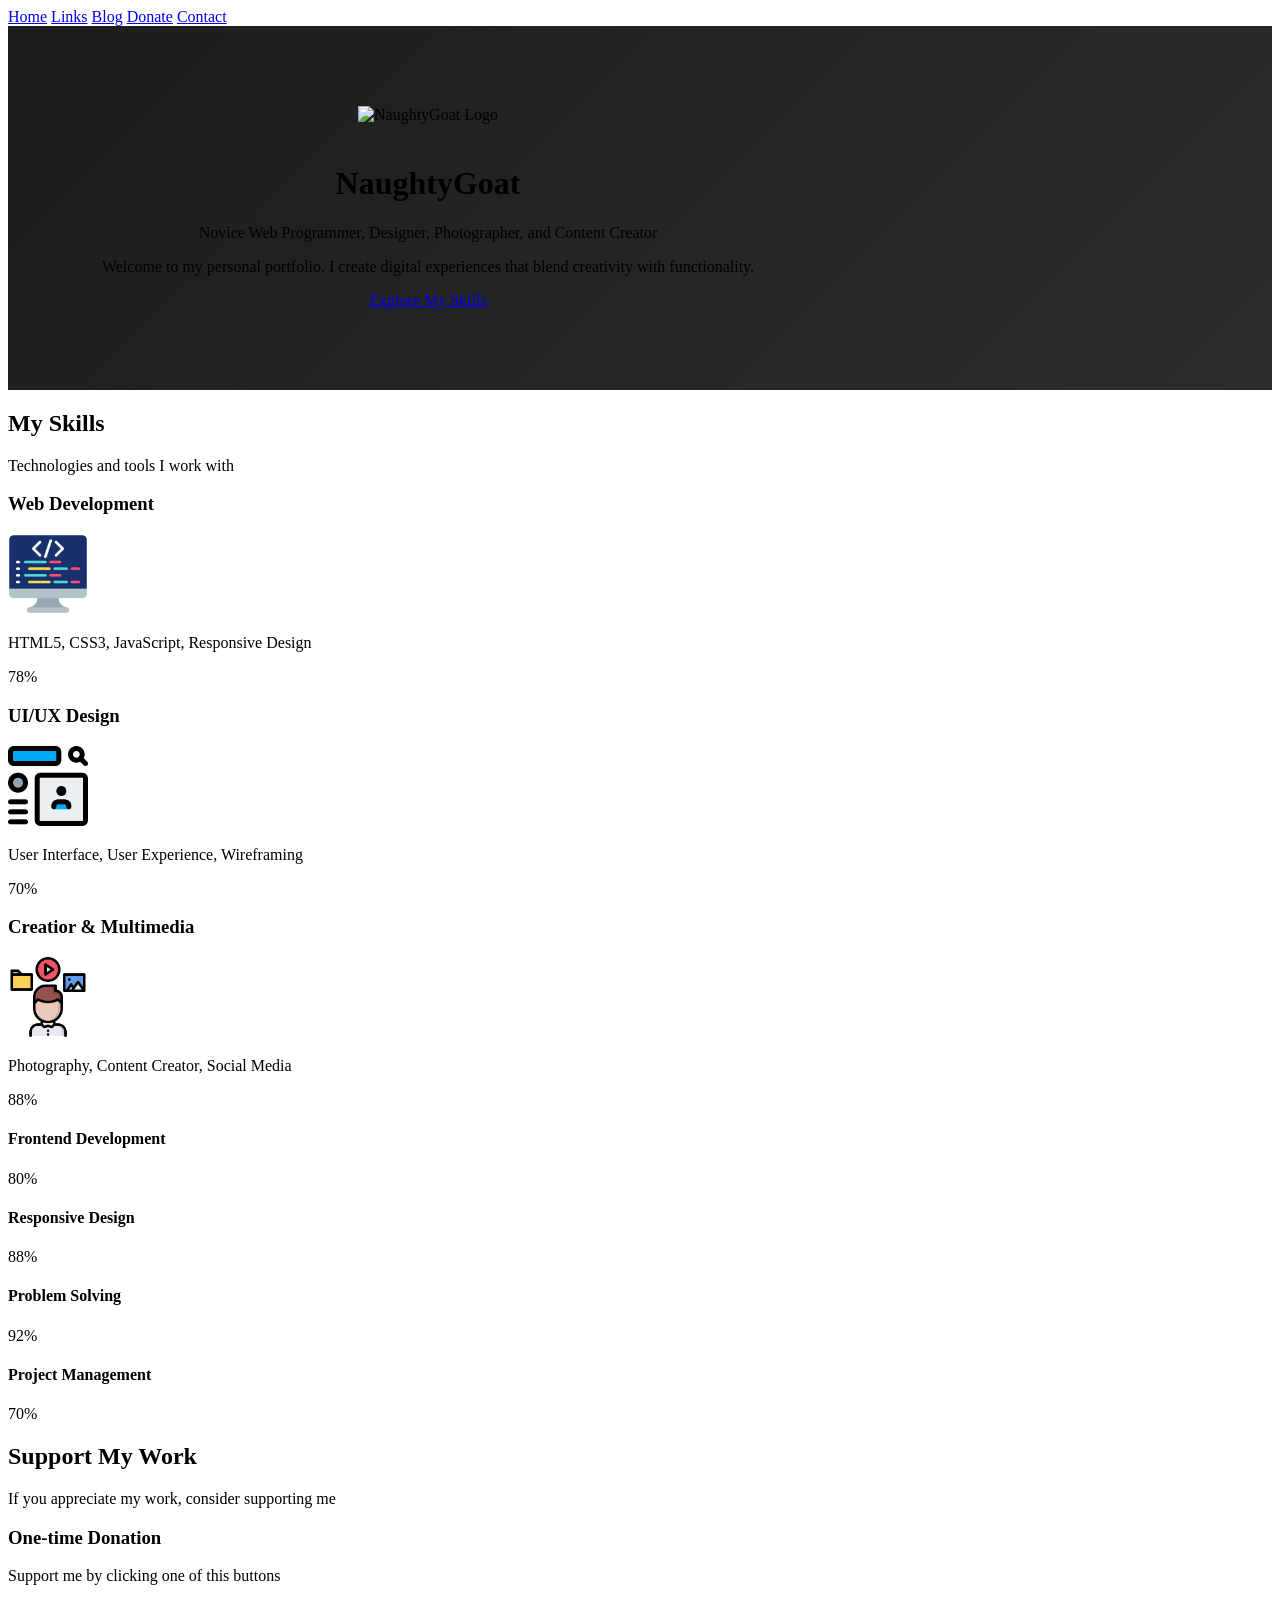
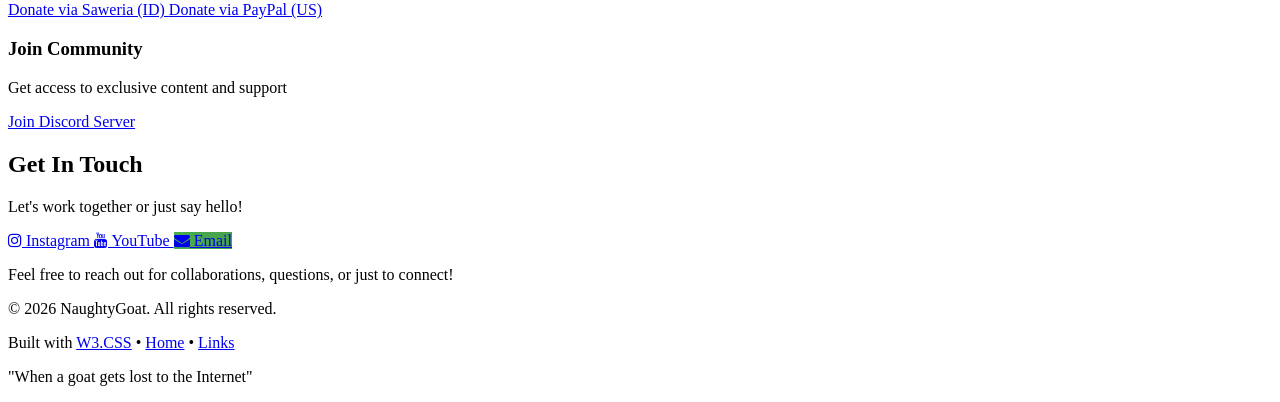
==== index.html @ ee129a4b "comeback vro 🥀" ====
<!DOCTYPE html>
<html lang="en">
<head>
    <meta charset="UTF-8">
    <meta name="viewport" content="width=device-width, initial-scale=1.0">
    <title>NaughtyGoat - Portfolio</title>
    <link rel="stylesheet" href="w3.css">
    <link rel="shortcut icon" href="assets/logo.png">
    <link rel="stylesheet" href="https://cdnjs.cloudflare.com/ajax/libs/font-awesome/4.7.0/css/font-awesome.min.css">
    <style>
        .hero-section {
            background: linear-gradient(135deg, #1c1c1c 0%, #2d2d2d 100%);
            padding: 80px 20px;
            text-align: center;
        }
        .skill-card {
            transition: transform 0.3s;
        }
        .skill-card:hover {
            transform: translateY(-5px);
        }
        .contact-btn {
            background: linear-gradient(45deg, #4CAF50, #45a049);
        }

        /* Mobile Navigation Styles */
        .mobile-menu-btn {
            display: none;
            position: absolute;
            right: 15px;
            top: 0;
            z-index: 1001;
            font-size: 24px;
            padding: 8px 16px;
            background-color: #4CAF50;
            border: none;
            color: white;
            cursor: pointer;
        }

        .close-header-btn {
            display: none;
            position: absolute;
            right: 15px;
            top: 0;
            z-index: 1001;
            font-size: 24px;
            padding: 8px 16px;
            background-color: #f44336;
            border: none;
            color: white;
            cursor: pointer;
        }

        @media screen and (max-width: 768px) {
            .mobile-menu-btn {
                display: block;
                position: fixed;
                top: 0;
                right: 0;
                margin: 0;
                height: 50px;
                width: 50px;
                border-radius: 0;
                z-index: 1003;
            }

            .close-header-btn {
                position: fixed;
                top: 0;
                right: 0;
                margin: 0;
                height: 50px;
                width: 50px;
                border-radius: 0;
                z-index: 1003;
            }

            .close-header-btn.show {
                display: block;
            }

            .mobile-menu-btn.hide {
                display: none;
            }

            .nav-menu {
                display: none;
                flex-direction: column;
                width: 100%;
                position: fixed;
                top: 50px;
                left: 0;
                background-color: #333;
                z-index: 1002;
                box-shadow: 0 4px 8px rgba(0,0,0,0.3);
            }

            .nav-menu.show {
                display: flex;
            }

            .nav-menu a {
                display: block;
                text-align: center;
                padding: 15px;
                border-bottom: 1px solid #444;
                text-decoration: none;
                color: white;
                font-size: 16px;
            }

            .nav-menu a:hover {
                background-color: #444;
            }
            
            .w3-bar.w3-gray.w3-top {
                position: fixed;
                top: 0;
                left: 0;
                width: 100%;
                padding: 0;
                height: 50px;
                min-height: 50px;
                z-index: 1001;
                background-color: #333;
                margin: 0;
            }

            body {
                padding-top: 0;
                margin-top: 0;
            }
            
            .hero-section {
                padding-top: 60px;
            }
            
            /* Pastikan konten di bawah nav menu */
            .w3-container {
                position: relative;
                z-index: 1;
            }
        }
        /* Floating Header */
        .w3-bar.w3-top.floating {
            position: fixed;
            width: 100%;
            box-shadow: 0 2px 4px rgba(0, 0, 0, 0.2);
        }

        /* Style adjustments as needed */
        .w3-bar.w3-top.floating {
            background-color: #444 !important;
            z-index: 1000;
        }
    </style>
</head>
<body class="w3-black">

    <!-- Header Navigation -->
    <div class="w3-bar w3-gray w3-top" id="mainHeader" style="position: relative;">
        <button class="mobile-menu-btn" id="hamburgerBtn" onclick="showHeader()">
            ☰
        </button>
        <button class="close-header-btn" id="closeBtn" onclick="hideHeader()">
            ✕
        </button>
        <div class="nav-menu" id="navMenu">
            <a href="index.html" class="w3-bar-item w3-button w3-mobile w3-light-green">Home</a>
            <a href="links.html" class="w3-bar-item w3-button w3-mobile">Links</a>
            <a href="https://blog.mbeek.my.id" class="w3-bar-item w3-button w3-mobile">Blog</a>
            <a href="https://saweria.co/mbeknakal" class="w3-bar-item w3-button w3-mobile">Donate</a>
            <a href="mailto:support@mbeek.my.id" class="w3-bar-item w3-button w3-mobile">Contact</a>
        </div>
    </div>

    <!-- Hero Section -->
    <div class="hero-section">
        <div class="w3-container w3-content" style="max-width:800px">
            <img src="assets/logo.png" alt="NaughtyGoat Logo" class="w3-circle" style="width:120px; height:120px; margin-bottom:20px;">
            <h1 class="w3-xxlarge w3-wide"><b>NaughtyGoat</b></h1>
            <p class="w3-large w3-opacity">Novice Web Programmer, Designer, Photographer, and Content Creator</p>
            <p class="w3-medium">Welcome to my personal portfolio. I create digital experiences that blend creativity with functionality.</p>
            <a href="#skills" class="w3-button w3-light-green w3-padding-large w3-margin-top w3-round-large">
                Explore My Skills
            </a>
        </div>
    </div>

    <!-- Skills Section -->
    <div id="skills" class="w3-container w3-padding-64 w3-content">
        <h2 class="w3-center w3-wide">My Skills</h2>
        <p class="w3-center w3-opacity">Technologies and tools I work with</p>
        
        <div class="w3-row-padding w3-margin-top">  
            <!-- Skill 1 -->
            <div class="w3-third">
                <div class="w3-card w3-dark-grey w3-padding skill-card">
                    <div class="w3-container">
                        <h3 class="w3-center">Web Development</h3>
                        <div class="w3-center">
                            <img src="assets/a1.png" alt="Web Dev" style="width:80px; height:80px;">
                        </div>
                        <p>HTML5, CSS3, JavaScript, Responsive Design</p>
                        <div class="w3-light-grey w3-round-xlarge">
                            <div class="w3-container w3-light-green w3-round-xlarge" style="width:78%">78%</div>
                        </div>
                    </div>
                </div>
            </div>

            <!-- Skill 2 -->
            <div class="w3-third">
                <div class="w3-card w3-dark-grey w3-padding skill-card">
                    <div class="w3-container">
                        <h3 class="w3-center">UI/UX Design</h3>
                        <div class="w3-center">
                            <img src="assets/a2.png" alt="UI/UX" style="width:80px; height:80px;">
                        </div>
                        <p>User Interface, User Experience, Wireframing</p>
                        <div class="w3-light-grey w3-round-xlarge">
                            <div class="w3-container w3-light-green w3-round-xlarge" style="width:70%">70%</div>
                        </div>
                    </div>
                </div>
            </div>

            <!-- Skill 3 -->
            <div class="w3-third">
                <div class="w3-card w3-dark-grey w3-padding skill-card">
                    <div class="w3-container">
                        <h3 class="w3-center">Creatior & Multimedia</h3>
                        <div class="w3-center">
                            <img src="assets/a3.png" alt="Content" style="width:80px; height:80px;">
                        </div>
                        <p>Photography, Content Creator, Social Media</p>
                        <div class="w3-light-grey w3-round-xlarge">
                            <div class="w3-container w3-light-green w3-round-xlarge" style="width:88%">88%</div>
                        </div>
                    </div>
                </div>
            </div>
        </div>

        <!-- Additional Skills -->
        <div class="w3-row-padding w3-margin-top">
            <div class="w3-half">
                <h4>Frontend Development</h4>
                <div class="w3-light-grey w3-round-xlarge">
                    <div class="w3-container w3-light-green w3-round-xlarge" style="width:80%">80%</div>
                </div>
                
                <h4 class="w3-margin-top">Responsive Design</h4>
                <div class="w3-light-grey w3-round-xlarge">
                    <div class="w3-container w3-light-green w3-round-xlarge" style="width:88%">88%</div>
                </div>
            </div>
            
            <div class="w3-half">
                <h4>Problem Solving</h4>
                <div class="w3-light-grey w3-round-xlarge">
                    <div class="w3-container w3-light-green w3-round-xlarge" style="width:92%">92%</div>
                </div>
                
                <h4 class="w3-margin-top">Project Management</h4>
                <div class="w3-light-grey w3-round-xlarge">
                    <div class="w3-container w3-light-green w3-round-xlarge" style="width:70%">70%</div>
                </div>
            </div>
        </div>
    </div>

    <!-- Donate Section -->
    <div id="donate-section" class="w3-container w3-padding-64 w3-light-grey">
        <div class="w3-content">
            <h2 class="w3-center w3-wide">Support My Work</h2>
            <p class="w3-center w3-opacity">If you appreciate my work, consider supporting me</p>
            
            <div class="w3-row-padding w3-margin-top">
                <div class="w3-half">
                    <div class="w3-card w3-white w3-padding">
                        <div class="w3-container">
                            <h3 class="w3-center">One-time Donation</h3>
                            <p class="w3-center">Support me by clicking one of this buttons</p>
                            <a href="https://saweria.co/mbeknakal" class="w3-button w3-yellow w3-block w3-padding-large w3-margin-top w3-round-large">
                                Donate via Saweria (ID)
                            </a>
                            <a href="https://paypal.me/FarrelAlfariz" class="w3-button w3-blue w3-block w3-padding-large w3-margin-top w3-round-large">
                                Donate via PayPal (US)
                            </a>
                        </div>
                    </div>
                </div>
                
                <div class="w3-half">
                    <div class="w3-card w3-white w3-padding">
                        <div class="w3-container">
                            <h3 class="w3-center">Join Community</h3>
                            <p class="w3-center">Get access to exclusive content and support</p>
                            <a href="https://discord.gg/uFACaFguZj" class="w3-button w3-indigo w3-block w3-padding-large w3-margin-top w3-round-large">
                                Join Discord Server
                            </a>
                        </div>
                    </div>
                </div>
            </div>
        </div>
    </div>

    <!-- Contact Section -->
    <div id="contact-section" class="w3-container w3-padding-64">
        <div class="w3-content" style="max-width:600px">
            <h2 class="w3-center w3-wide">Get In Touch</h2>
            <p class="w3-center w3-opacity">Let's work together or just say hello!</p>
            
            <div class="w3-center w3-margin-top">
                <a href="https://instagram.com/mbek_x64" class="w3-button w3-pink w3-round-large w3-margin">
                    <i class="fa fa-instagram"></i> Instagram
                </a>
                <a href="https://youtube.com/@ngwf" class="w3-button w3-red w3-round-large w3-margin">
                    <i class="fa fa-youtube"></i> YouTube
                </a>
                <a href="mailto:support@mbeek.my.id" class="w3-button contact-btn w3-round-large w3-margin">
                    <i class="fa fa-envelope"></i> Email
                </a>
            </div>
            
            <p class="w3-center w3-margin-top w3-small w3-opacity">
                Feel free to reach out for collaborations, questions, or just to connect!
            </p>
        </div>
    </div>

    <!-- Footer -->
    <footer class="w3-container w3-gray w3-center w3-padding-32">
        <div class="w3-content">
            <p>&copy; 2026 NaughtyGoat. All rights reserved.</p>
            <p>Built with <a href="https://www.w3schools.com/w3css/" class="w3-text-green">W3.CSS</a> • 
               <a href="index.html" class="w3-text-green">Home</a> • 
               <a href="links.html" class="w3-text-green">Links</a></p>
            <p class="w3-small w3-opacity">"When a goat gets lost to the Internet"</p>
        </div>
    </footer>

    <script>
        // Fungsi untuk menampilkan header/nav menu (dipanggil saat tombol ☰ ditekan)
        function showHeader() {
            if (window.innerWidth <= 768) {
                var hamburgerBtn = document.getElementById('hamburgerBtn');
                var closeBtn = document.getElementById('closeBtn');
                var navMenu = document.getElementById('navMenu');
                
                console.log('showHeader called');
                console.log('hamburgerBtn:', hamburgerBtn);
                console.log('closeBtn:', closeBtn);
                console.log('navMenu:', navMenu);
                
                // Tampilkan nav menu
                navMenu.classList.add('show');
                console.log('navMenu classList after add show:', navMenu.classList);
                
                // Sembunyikan tombol hamburger, tampilkan tombol close
                hamburgerBtn.classList.add('hide');
                closeBtn.classList.add('show');
                
                console.log('hamburgerBtn classList:', hamburgerBtn.classList);
                console.log('closeBtn classList:', closeBtn.classList);
            } else {
                console.log('showHeader: not mobile view');
            }
        }

        // Fungsi untuk menyembunyikan header/nav menu (dipanggil saat tombol ✕ ditekan)
        function hideHeader() {
            if (window.innerWidth <= 768) {
                var hamburgerBtn = document.getElementById('hamburgerBtn');
                var closeBtn = document.getElementById('closeBtn');
                var navMenu = document.getElementById('navMenu');
                
                // Sembunyikan nav menu
                navMenu.classList.remove('show');
                
                // Tampilkan tombol hamburger, sembunyikan tombol close
                hamburgerBtn.classList.remove('hide');
                closeBtn.classList.remove('show');
            }
        }

        // Close menu when clicking outside on mobile
        document.addEventListener('click', function(event) {
            var navMenu = document.getElementById('navMenu');
            var hamburgerBtn = document.getElementById('hamburgerBtn');
            var closeBtn = document.getElementById('closeBtn');
            
            if (window.innerWidth <= 768) {
                // Jika klik di luar nav menu dan bukan pada tombol hamburger/close
                if (navMenu && !navMenu.contains(event.target) && 
                    !hamburgerBtn.contains(event.target) && 
                    !closeBtn.contains(event.target)) {
                    
                    // Sembunyikan nav menu
                    navMenu.classList.remove('show');
                    
                    // Tampilkan tombol hamburger, sembunyikan tombol close
                    hamburgerBtn.classList.remove('hide');
                    closeBtn.classList.remove('show');
                }
            }
        });

        // Close menu when clicking on a link
        document.querySelectorAll('.nav-menu a').forEach(function(link) {
            link.addEventListener('click', function() {
                if (window.innerWidth <= 768) {
                    var navMenu = document.getElementById('navMenu');
                    var hamburgerBtn = document.getElementById('hamburgerBtn');
                    var closeBtn = document.getElementById('closeBtn');
                    
                    // Sembunyikan nav menu
                    navMenu.classList.remove('show');
                    
                    // Tampilkan tombol hamburger, sembunyikan tombol close
                    hamburgerBtn.classList.remove('hide');
                    closeBtn.classList.remove('show');
                }
            });
        });

        // Floating Header
        window.onscroll = function() {
            scrollFunction();
        };

        function scrollFunction() {
            var header = document.querySelector('.w3-bar.w3-top');
            if (document.body.scrollTop > 50 || document.documentElement.scrollTop > 50) {
                header.classList.add('floating');
                header.style.backgroundColor = '#333';
            } else {
                header.classList.remove('floating');
                header.style.backgroundColor = '';
            }
        }

        // Inisialisasi: pastikan tombol close disembunyikan saat pertama kali load
        document.addEventListener('DOMContentLoaded', function() {
            if (window.innerWidth <= 768) {
                var closeBtn = document.getElementById('closeBtn');
                closeBtn.classList.remove('show');
                
                // Pastikan nav menu disembunyikan saat pertama kali load
                var navMenu = document.getElementById('navMenu');
                navMenu.classList.remove('show');
            }
        });

    </script>
</body>
</html>
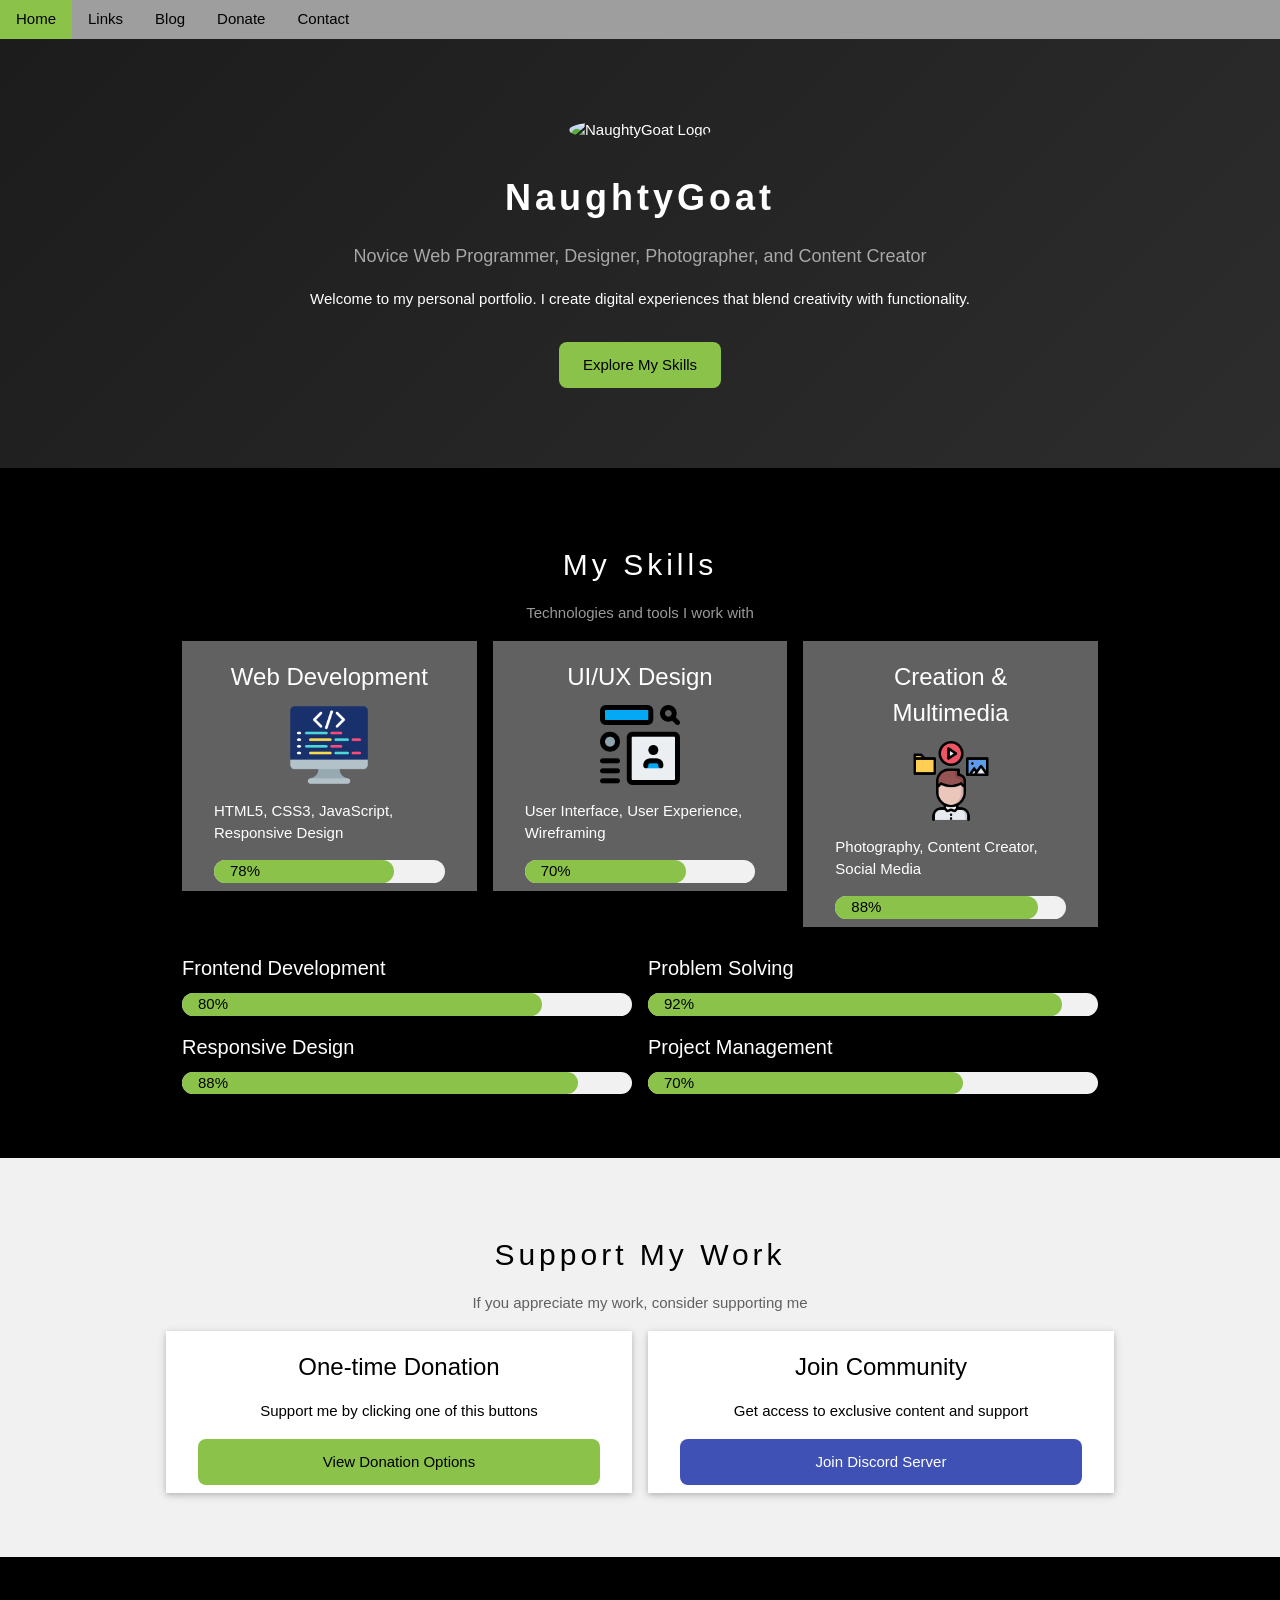
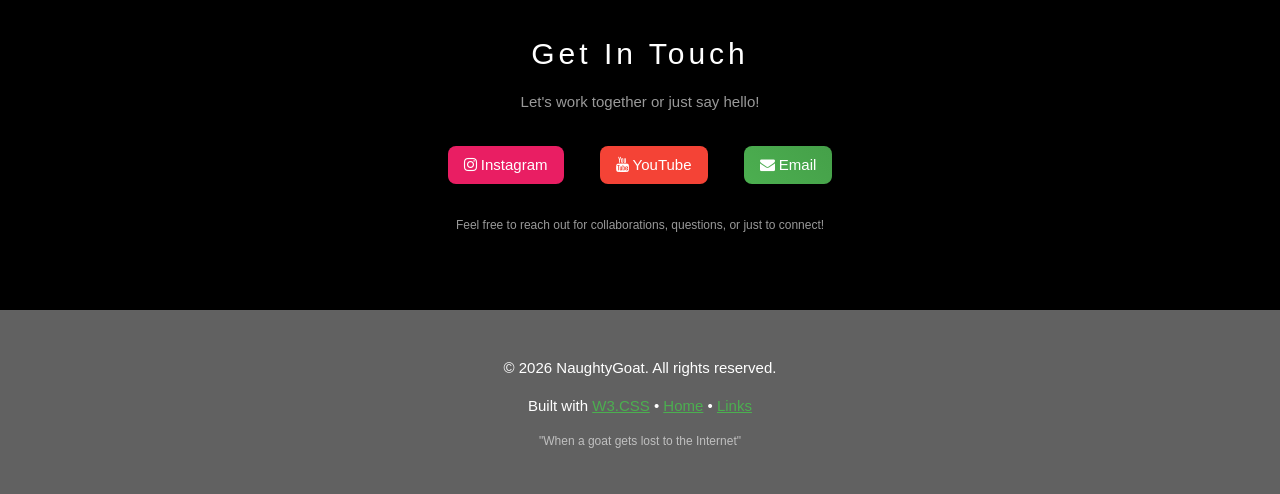
==== commit 2855e6b0: "2026 upd" ====
--- a/index.html
+++ b/index.html
@@ -1,5 +1,6 @@
 <!DOCTYPE html>
 <html lang="en">
+
 <head>
     <meta charset="UTF-8">
     <meta name="viewport" content="width=device-width, initial-scale=1.0">
@@ -13,12 +14,15 @@
             padding: 80px 20px;
             text-align: center;
         }
+
         .skill-card {
             transition: transform 0.3s;
         }
+
         .skill-card:hover {
             transform: translateY(-5px);
         }
+
         .contact-btn {
             background: linear-gradient(45deg, #4CAF50, #45a049);
         }
@@ -93,7 +97,7 @@
                 left: 0;
                 background-color: #333;
                 z-index: 1002;
-                box-shadow: 0 4px 8px rgba(0,0,0,0.3);
+                box-shadow: 0 4px 8px rgba(0, 0, 0, 0.3);
             }
 
             .nav-menu.show {
@@ -113,7 +117,7 @@
             .nav-menu a:hover {
                 background-color: #444;
             }
-            
+
             .w3-bar.w3-gray.w3-top {
                 position: fixed;
                 top: 0;
@@ -131,17 +135,18 @@
                 padding-top: 0;
                 margin-top: 0;
             }
-            
+
             .hero-section {
                 padding-top: 60px;
             }
-            
+
             /* Pastikan konten di bawah nav menu */
             .w3-container {
                 position: relative;
                 z-index: 1;
             }
         }
+
         /* Floating Header */
         .w3-bar.w3-top.floating {
             position: fixed;
@@ -156,6 +161,7 @@
         }
     </style>
 </head>
+
 <body class="w3-black">
 
     <!-- Header Navigation -->
@@ -170,7 +176,7 @@
             <a href="index.html" class="w3-bar-item w3-button w3-mobile w3-light-green">Home</a>
             <a href="links.html" class="w3-bar-item w3-button w3-mobile">Links</a>
             <a href="https://blog.mbeek.my.id" class="w3-bar-item w3-button w3-mobile">Blog</a>
-            <a href="https://saweria.co/mbeknakal" class="w3-bar-item w3-button w3-mobile">Donate</a>
+            <a href="donate.html" class="w3-bar-item w3-button w3-mobile">Donate</a>
             <a href="mailto:support@mbeek.my.id" class="w3-bar-item w3-button w3-mobile">Contact</a>
         </div>
     </div>
@@ -178,10 +184,12 @@
     <!-- Hero Section -->
     <div class="hero-section">
         <div class="w3-container w3-content" style="max-width:800px">
-            <img src="assets/logo.png" alt="NaughtyGoat Logo" class="w3-circle" style="width:120px; height:120px; margin-bottom:20px;">
+            <img src="assets/logo.png" alt="NaughtyGoat Logo" class="w3-circle"
+                style="width:120px; height:120px; margin-bottom:20px;">
             <h1 class="w3-xxlarge w3-wide"><b>NaughtyGoat</b></h1>
             <p class="w3-large w3-opacity">Novice Web Programmer, Designer, Photographer, and Content Creator</p>
-            <p class="w3-medium">Welcome to my personal portfolio. I create digital experiences that blend creativity with functionality.</p>
+            <p class="w3-medium">Welcome to my personal portfolio. I create digital experiences that blend creativity
+                with functionality.</p>
             <a href="#skills" class="w3-button w3-light-green w3-padding-large w3-margin-top w3-round-large">
                 Explore My Skills
             </a>
@@ -192,8 +200,8 @@
     <div id="skills" class="w3-container w3-padding-64 w3-content">
         <h2 class="w3-center w3-wide">My Skills</h2>
         <p class="w3-center w3-opacity">Technologies and tools I work with</p>
-        
-        <div class="w3-row-padding w3-margin-top">  
+
+        <div class="w3-row-padding w3-margin-top">
             <!-- Skill 1 -->
             <div class="w3-third">
                 <div class="w3-card w3-dark-grey w3-padding skill-card">
@@ -230,7 +238,7 @@
             <div class="w3-third">
                 <div class="w3-card w3-dark-grey w3-padding skill-card">
                     <div class="w3-container">
-                        <h3 class="w3-center">Creatior & Multimedia</h3>
+                        <h3 class="w3-center">Creation & Multimedia</h3>
                         <div class="w3-center">
                             <img src="assets/a3.png" alt="Content" style="width:80px; height:80px;">
                         </div>
@@ -250,19 +258,19 @@
                 <div class="w3-light-grey w3-round-xlarge">
                     <div class="w3-container w3-light-green w3-round-xlarge" style="width:80%">80%</div>
                 </div>
-                
+
                 <h4 class="w3-margin-top">Responsive Design</h4>
                 <div class="w3-light-grey w3-round-xlarge">
                     <div class="w3-container w3-light-green w3-round-xlarge" style="width:88%">88%</div>
                 </div>
             </div>
-            
+
             <div class="w3-half">
                 <h4>Problem Solving</h4>
                 <div class="w3-light-grey w3-round-xlarge">
                     <div class="w3-container w3-light-green w3-round-xlarge" style="width:92%">92%</div>
                 </div>
-                
+
                 <h4 class="w3-margin-top">Project Management</h4>
                 <div class="w3-light-grey w3-round-xlarge">
                     <div class="w3-container w3-light-green w3-round-xlarge" style="width:70%">70%</div>
@@ -276,29 +284,28 @@
         <div class="w3-content">
             <h2 class="w3-center w3-wide">Support My Work</h2>
             <p class="w3-center w3-opacity">If you appreciate my work, consider supporting me</p>
-            
+
             <div class="w3-row-padding w3-margin-top">
                 <div class="w3-half">
                     <div class="w3-card w3-white w3-padding">
                         <div class="w3-container">
                             <h3 class="w3-center">One-time Donation</h3>
                             <p class="w3-center">Support me by clicking one of this buttons</p>
-                            <a href="https://saweria.co/mbeknakal" class="w3-button w3-yellow w3-block w3-padding-large w3-margin-top w3-round-large">
-                                Donate via Saweria (ID)
+                            <a href="donate.html"
+                                class="w3-button w3-light-green w3-block w3-padding-large w3-margin-top w3-round-large">
+                                View Donation Options
                             </a>
-                            <a href="https://paypal.me/FarrelAlfariz" class="w3-button w3-blue w3-block w3-padding-large w3-margin-top w3-round-large">
-                                Donate via PayPal (US)
-                            </a>
                         </div>
                     </div>
                 </div>
-                
+
                 <div class="w3-half">
                     <div class="w3-card w3-white w3-padding">
                         <div class="w3-container">
                             <h3 class="w3-center">Join Community</h3>
                             <p class="w3-center">Get access to exclusive content and support</p>
-                            <a href="https://discord.gg/uFACaFguZj" class="w3-button w3-indigo w3-block w3-padding-large w3-margin-top w3-round-large">
+                            <a href="https://discord.gg/uFACaFguZj"
+                                class="w3-button w3-indigo w3-block w3-padding-large w3-margin-top w3-round-large">
                                 Join Discord Server
                             </a>
                         </div>
@@ -313,7 +320,7 @@
         <div class="w3-content" style="max-width:600px">
             <h2 class="w3-center w3-wide">Get In Touch</h2>
             <p class="w3-center w3-opacity">Let's work together or just say hello!</p>
-            
+
             <div class="w3-center w3-margin-top">
                 <a href="https://instagram.com/mbek_x64" class="w3-button w3-pink w3-round-large w3-margin">
                     <i class="fa fa-instagram"></i> Instagram
@@ -325,7 +332,7 @@
                     <i class="fa fa-envelope"></i> Email
                 </a>
             </div>
-            
+
             <p class="w3-center w3-margin-top w3-small w3-opacity">
                 Feel free to reach out for collaborations, questions, or just to connect!
             </p>
@@ -333,12 +340,13 @@
     </div>
 
     <!-- Footer -->
-    <footer class="w3-container w3-gray w3-center w3-padding-32">
+    <footer class="w3-container w3-dark-grey w3-center w3-padding-32">
         <div class="w3-content">
             <p>&copy; 2026 NaughtyGoat. All rights reserved.</p>
-            <p>Built with <a href="https://www.w3schools.com/w3css/" class="w3-text-green">W3.CSS</a> • 
-               <a href="index.html" class="w3-text-green">Home</a> • 
-               <a href="links.html" class="w3-text-green">Links</a></p>
+            <p>Built with <a href="https://www.w3schools.com/w3css/" class="w3-text-green">W3.CSS</a> •
+                <a href="index.html" class="w3-text-green">Home</a> •
+                <a href="links.html" class="w3-text-green">Links</a>
+            </p>
             <p class="w3-small w3-opacity">"When a goat gets lost to the Internet"</p>
         </div>
     </footer>
@@ -350,20 +358,20 @@
                 var hamburgerBtn = document.getElementById('hamburgerBtn');
                 var closeBtn = document.getElementById('closeBtn');
                 var navMenu = document.getElementById('navMenu');
-                
+
                 console.log('showHeader called');
                 console.log('hamburgerBtn:', hamburgerBtn);
                 console.log('closeBtn:', closeBtn);
                 console.log('navMenu:', navMenu);
-                
+
                 // Tampilkan nav menu
                 navMenu.classList.add('show');
                 console.log('navMenu classList after add show:', navMenu.classList);
-                
+
                 // Sembunyikan tombol hamburger, tampilkan tombol close
                 hamburgerBtn.classList.add('hide');
                 closeBtn.classList.add('show');
-                
+
                 console.log('hamburgerBtn classList:', hamburgerBtn.classList);
                 console.log('closeBtn classList:', closeBtn.classList);
             } else {
@@ -377,10 +385,10 @@
                 var hamburgerBtn = document.getElementById('hamburgerBtn');
                 var closeBtn = document.getElementById('closeBtn');
                 var navMenu = document.getElementById('navMenu');
-                
+
                 // Sembunyikan nav menu
                 navMenu.classList.remove('show');
-                
+
                 // Tampilkan tombol hamburger, sembunyikan tombol close
                 hamburgerBtn.classList.remove('hide');
                 closeBtn.classList.remove('show');
@@ -388,20 +396,20 @@
         }
 
         // Close menu when clicking outside on mobile
-        document.addEventListener('click', function(event) {
+        document.addEventListener('click', function (event) {
             var navMenu = document.getElementById('navMenu');
             var hamburgerBtn = document.getElementById('hamburgerBtn');
             var closeBtn = document.getElementById('closeBtn');
-            
+
             if (window.innerWidth <= 768) {
                 // Jika klik di luar nav menu dan bukan pada tombol hamburger/close
-                if (navMenu && !navMenu.contains(event.target) && 
-                    !hamburgerBtn.contains(event.target) && 
+                if (navMenu && !navMenu.contains(event.target) &&
+                    !hamburgerBtn.contains(event.target) &&
                     !closeBtn.contains(event.target)) {
-                    
+
                     // Sembunyikan nav menu
                     navMenu.classList.remove('show');
-                    
+
                     // Tampilkan tombol hamburger, sembunyikan tombol close
                     hamburgerBtn.classList.remove('hide');
                     closeBtn.classList.remove('show');
@@ -410,16 +418,16 @@
         });
 
         // Close menu when clicking on a link
-        document.querySelectorAll('.nav-menu a').forEach(function(link) {
-            link.addEventListener('click', function() {
+        document.querySelectorAll('.nav-menu a').forEach(function (link) {
+            link.addEventListener('click', function () {
                 if (window.innerWidth <= 768) {
                     var navMenu = document.getElementById('navMenu');
                     var hamburgerBtn = document.getElementById('hamburgerBtn');
                     var closeBtn = document.getElementById('closeBtn');
-                    
+
                     // Sembunyikan nav menu
                     navMenu.classList.remove('show');
-                    
+
                     // Tampilkan tombol hamburger, sembunyikan tombol close
                     hamburgerBtn.classList.remove('hide');
                     closeBtn.classList.remove('show');
@@ -428,7 +436,7 @@
         });
 
         // Floating Header
-        window.onscroll = function() {
+        window.onscroll = function () {
             scrollFunction();
         };
 
@@ -444,11 +452,11 @@
         }
 
         // Inisialisasi: pastikan tombol close disembunyikan saat pertama kali load
-        document.addEventListener('DOMContentLoaded', function() {
+        document.addEventListener('DOMContentLoaded', function () {
             if (window.innerWidth <= 768) {
                 var closeBtn = document.getElementById('closeBtn');
                 closeBtn.classList.remove('show');
-                
+
                 // Pastikan nav menu disembunyikan saat pertama kali load
                 var navMenu = document.getElementById('navMenu');
                 navMenu.classList.remove('show');
@@ -457,4 +465,5 @@
 
     </script>
 </body>
-</html>
+
+</html>
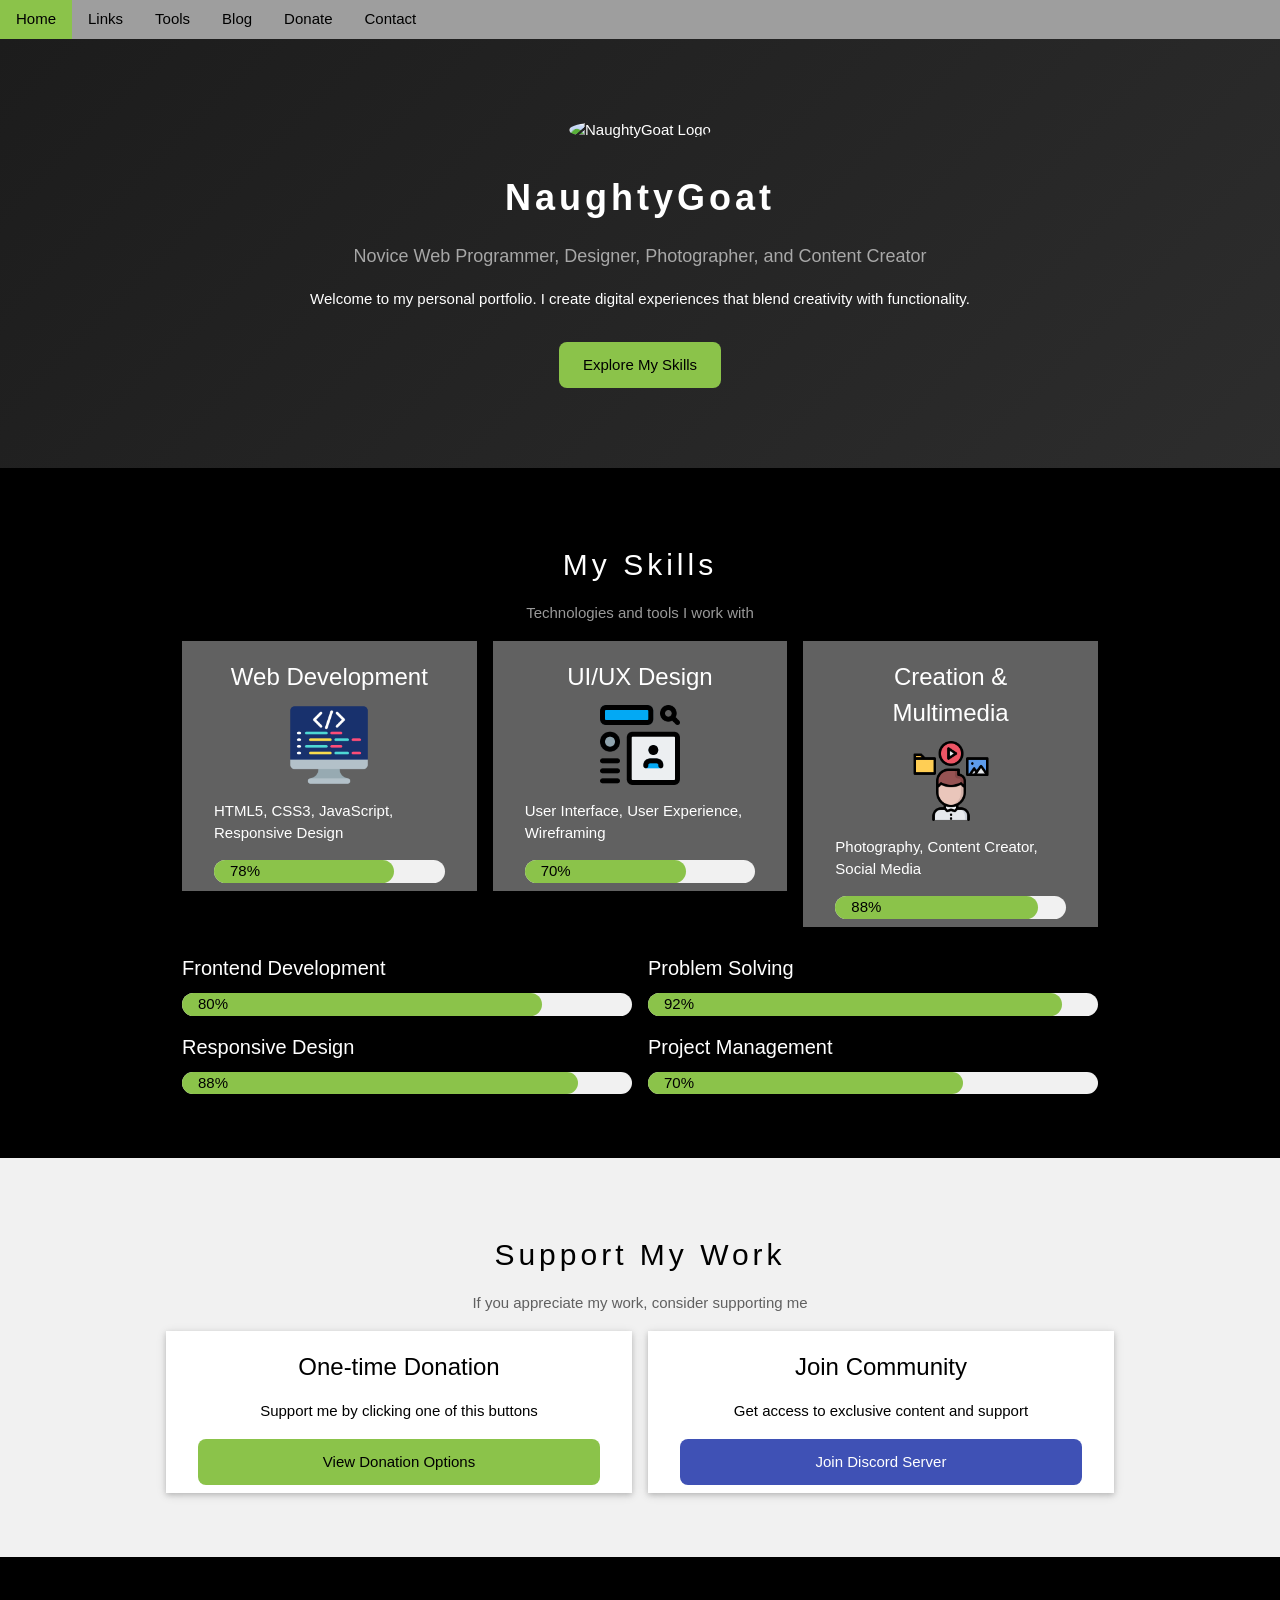
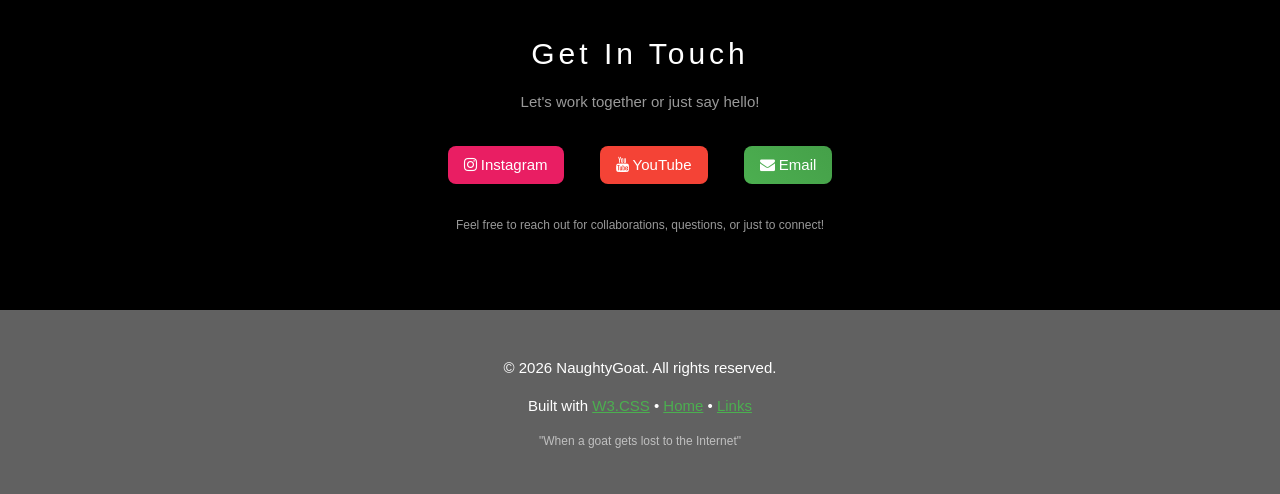
==== commit 32a3a3cd: "links update" ====
--- a/index.html
+++ b/index.html
@@ -175,6 +175,7 @@
         <div class="nav-menu" id="navMenu">
             <a href="index.html" class="w3-bar-item w3-button w3-mobile w3-light-green">Home</a>
             <a href="links.html" class="w3-bar-item w3-button w3-mobile">Links</a>
+            <a href="tools/" class="w3-bar-item w3-button w3-mobile">Tools</a>
             <a href="https://blog.mbeek.my.id" class="w3-bar-item w3-button w3-mobile">Blog</a>
             <a href="donate.html" class="w3-bar-item w3-button w3-mobile">Donate</a>
             <a href="mailto:support@mbeek.my.id" class="w3-bar-item w3-button w3-mobile">Contact</a>
